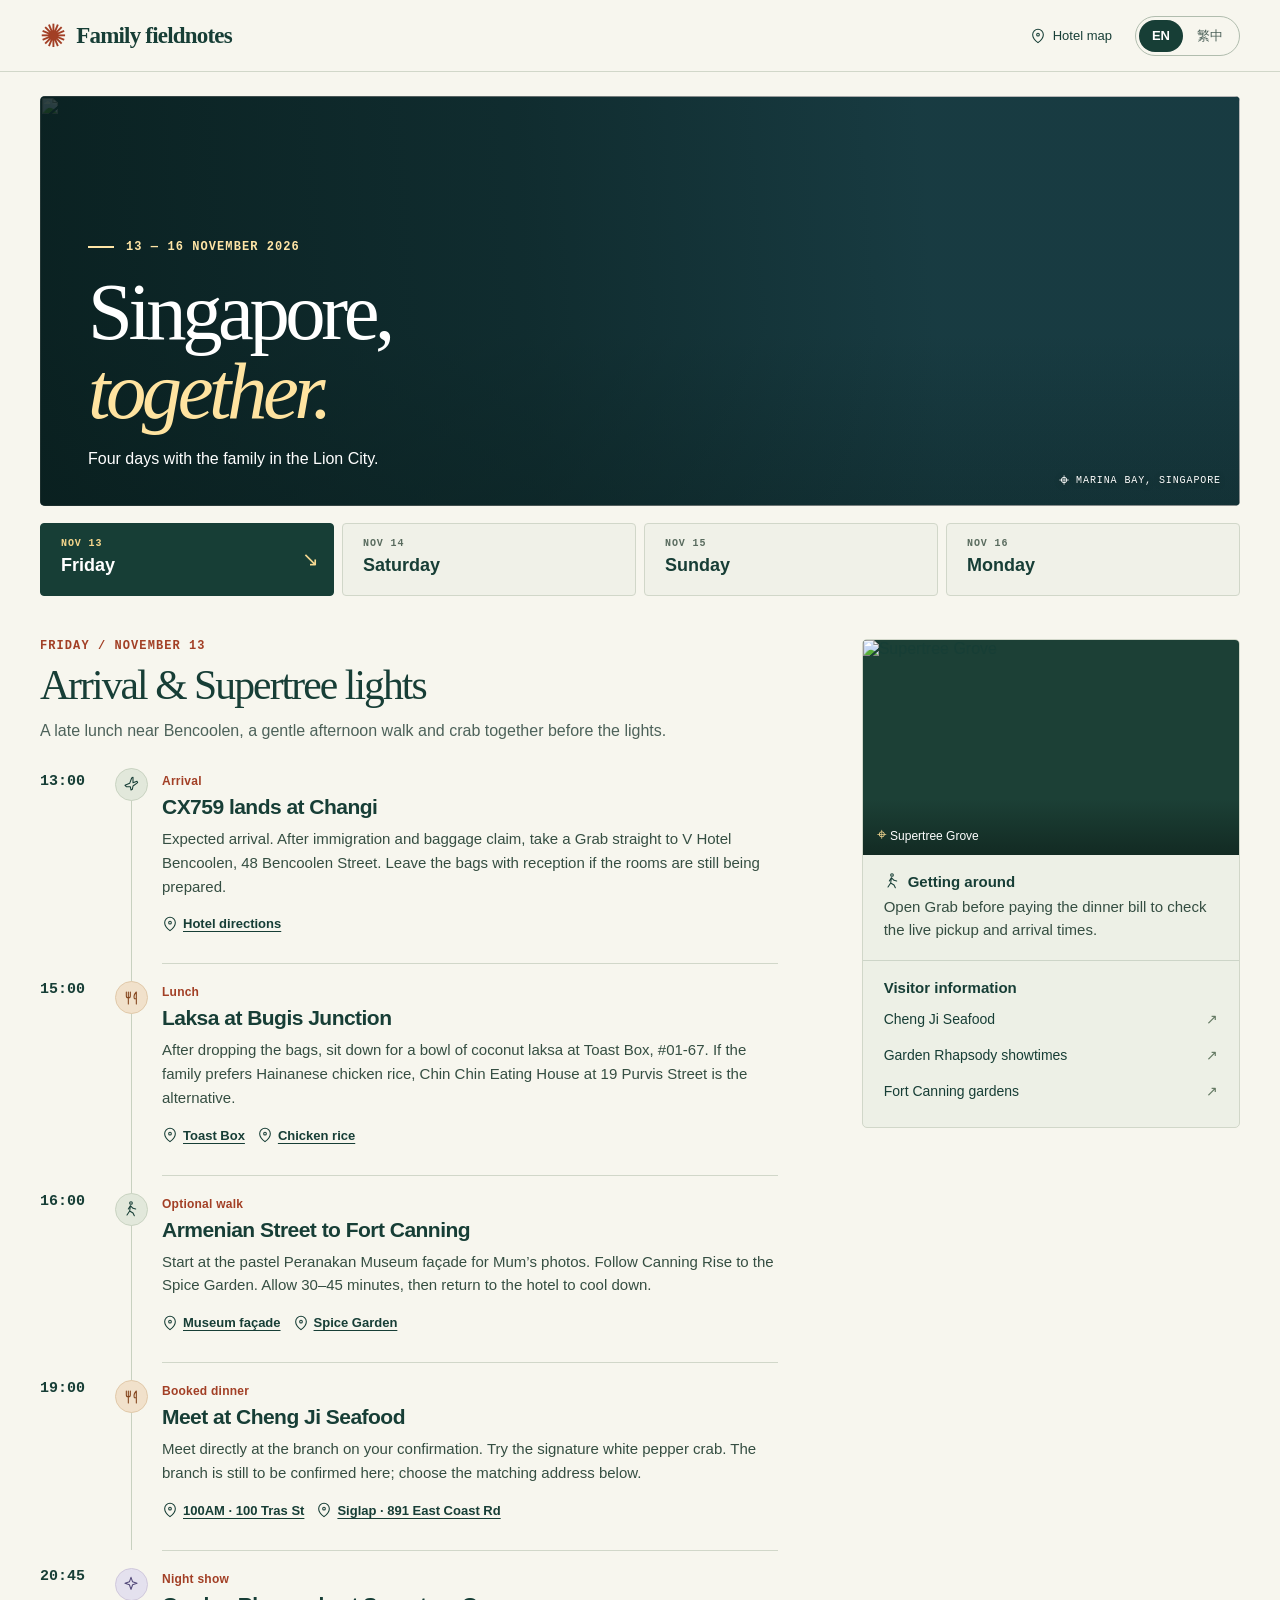
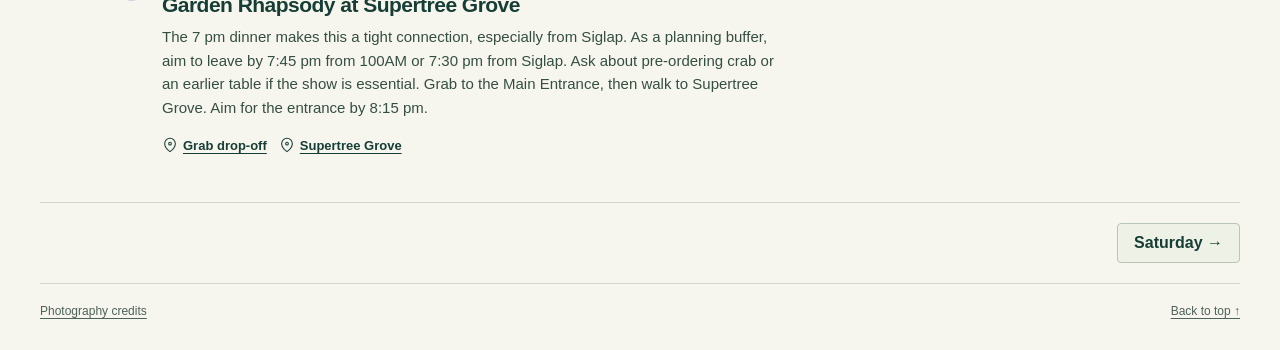
==== index.html @ 374bcee7 "Add files via upload" ====
<!doctype html>
<html lang="en">
<head>
<meta charset="utf-8"><meta name="viewport" content="width=device-width,initial-scale=1">
<meta name="theme-color" content="#173e36"><meta name="robots" content="noindex">
<title>Singapore, together · 13–16 November 2026</title>
<link rel="icon" href="data:image/svg+xml,%3Csvg xmlns='http://www.w3.org/2000/svg' viewBox='0 0 64 64'%3E%3Crect width='64' height='64' rx='14' fill='%23173e36'/%3E%3Ctext x='32' y='45' fill='%23f7dd9b' font-size='43' text-anchor='middle' font-family='Georgia'%3ES%3C/text%3E%3C/svg%3E">
<link rel="stylesheet" href="style.css"><script defer src="itinerary.js"></script><script defer src="app.js"></script>
</head>
<body>
<a class="skip" href="#plan">Skip to itinerary</a>
<header><div class="shell bar"><a class="brand" href="#top" id="brand"><span class="emblem">✺</span><span>Family fieldnotes</span></a><div class="actions"><a class="hotel" id="hotel"></a><div class="langs" aria-label="Language"><button id="en" lang="en">EN</button><button id="zh" lang="zh-Hant">繁中</button></div></div></div></header>
<main id="top" class="shell">
<section class="hero"><img src="img/skyline.jpg" alt="" fetchpriority="high"><div class="shade"></div><div class="hero-text"><div class="over" id="dates"></div><h1 id="heroTitle"></h1><p id="sub"></p></div><div class="byline"><span aria-hidden="true">⌖</span><span id="location"></span></div></section>
<nav class="days" id="days" aria-label="Itinerary days"></nav>
<section id="plan" class="plan" aria-labelledby="dayTitle" tabindex="-1"><div><p class="date-label" id="dateLabel"></p><h2 id="dayTitle"></h2><p class="intro" id="intro"></p><ol id="stops"></ol></div><aside><figure><img id="dayPhoto" alt=""><figcaption><span aria-hidden="true">⌖</span> <span id="caption"></span></figcaption></figure><div class="note"><h3 id="noteHeading"></h3><p id="note"></p></div><div class="links"><h3 id="linksHeading"></h3><div id="official"></div></div></aside></section>
<div class="endnav"><button id="prev"></button><button id="next"></button></div>
<footer><a id="creditsLink" href="credits.html">Photo credits</a><a href="#top" id="back"></a></footer>
<noscript>Enable JavaScript to switch days and languages. 請啟用 JavaScript 以選擇日期和語言。</noscript>
</main>
</body></html>
---- style.css ----
:root{--ink:#173e36;--paper:#f7f6ee;--sub:#4d625a;--line:#d1d7c9;--red:#a23f25;--mint:#e2e8da;--sand:#f6d891;font-family:"DM Sans",Helvetica,Arial,"PingFang TC","Microsoft JhengHei",sans-serif;color:var(--ink);background:var(--paper);font-synthesis:none}
*{box-sizing:border-box}html{scroll-behavior:smooth}body{margin:0}button,a{font:inherit;color:inherit}button{cursor:pointer}a{text-underline-offset:3px}button:focus-visible,a:focus-visible{outline:3px solid #da7625;outline-offset:4px}.skip{position:fixed;left:10px;top:-100px;z-index:9;background:white;padding:10px}.skip:focus{top:8px}.shell{width:min(1216px,calc(100% - 80px));margin:auto}header{border-bottom:1px solid var(--line)}.bar,.actions,.brand,.langs,.hotel{display:flex;align-items:center}.bar{height:71px;justify-content:space-between}.brand{text-decoration:none;gap:10px;font-family:"Iowan Old Style",Georgia,serif;font-size:23px;font-weight:600;letter-spacing:-.8px}.emblem{font-size:32px;line-height:1;color:var(--red)}.actions{gap:23px}.hotel{gap:7px;font-size:13px;text-decoration:none}.hotel:hover{text-decoration:underline}.langs{border:1px solid #b1bdae;padding:3px;border-radius:25px;gap:1px}.langs button{background:transparent;border:0;color:var(--sub);padding:6px 13px;min-height:32px;border-radius:18px;font-size:13px;font-weight:650}.langs button[aria-pressed=true]{background:var(--ink);color:#fff}
.hero{position:relative;isolation:isolate;color:#fff;overflow:hidden;border-radius:5px;margin-top:24px;min-height:clamp(290px,32vw,435px);display:flex;align-items:flex-end;background:#193d44}.hero>img,.shade{position:absolute;inset:0;width:100%;height:100%;object-fit:cover;z-index:-2}.hero>img{object-position:center 56%}.shade{z-index:-1;background:linear-gradient(86deg,rgba(8,29,28,.86),rgba(8,29,28,.52) 41%,rgba(8,29,28,.06) 74%),linear-gradient(0deg,rgba(7,24,22,.27),transparent 42%)}.hero-text{padding:40px 48px 35px}.over,.date-label,.tab-date,.time,.byline{font-family:"IBM Plex Mono","SFMono-Regular",Consolas,monospace}.over,.date-label,.tab-date,.byline{letter-spacing:.09em}.over{color:#ffe5a6;font-size:12px;font-weight:700;display:flex;align-items:center;gap:12px}.over:before{content:"";width:26px;height:2px;background:currentColor}h1,h2{font-family:"Iowan Old Style",Baskerville,Georgia,"Songti TC",serif;font-weight:normal}h1{font-size:clamp(60px,6.3vw,96px);line-height:.98;letter-spacing:-.055em;margin:18px 0 10px}h1 em{color:#ffe3a0;font-weight:normal}.hero-text p{font-size:16px;line-height:1.5;margin:17px 0 0}.byline{position:absolute;right:19px;bottom:15px;font-size:10px;display:flex;gap:6px;align-items:center;color:white;text-shadow:0 1px 5px #172c2a}.byline span:first-child{font-size:18px}
.days{display:grid;grid-template-columns:repeat(4,1fr);margin:17px 0 0;gap:8px}.day{position:relative;text-align:left;border:1px solid var(--line);border-radius:4px;background:#f0f1e8;display:flex;flex-direction:column;align-items:flex-start;gap:6px;padding:14px 20px;min-height:73px;font-size:18px;font-weight:600}.day:hover{background:#e8edde}.day[aria-current=true]{background:var(--ink);border-color:var(--ink);color:white}.tab-date{font-size:10px;font-weight:600;color:#596b5e}.day[aria-current=true] .tab-date{color:#f7d78c}.day .arrow{position:absolute;right:14px;top:50%;transform:translateY(-50%);font-size:20px;color:var(--sand)}
.plan{display:grid;grid-template-columns:minmax(0,1.95fr) minmax(238px,1fr);gap:7%;padding-top:43px;scroll-margin-top:12px}.plan:focus{outline:none}.date-label{font-size:12px;color:var(--red);font-weight:700;margin:0 0 10px;text-transform:uppercase}h2{font-size:clamp(33px,3.25vw,52px);letter-spacing:-.046em;margin:0 0 12px;line-height:1.07}.intro{font-size:16px;line-height:1.55;color:var(--sub);margin:0 0 24px;max-width:640px}ol{list-style:none;margin:0;padding:0}.stop{display:grid;grid-template-columns:60px 34px 1fr;gap:14px;position:relative}.time{padding-top:5px;font-size:15px;font-weight:700;font-variant-numeric:tabular-nums}.rail{display:flex;justify-content:center;position:relative}.rail:after{content:"";position:absolute;background:#c8d1c0;width:1px;bottom:0;top:0;z-index:-1}.stop:last-child .rail:after{display:none}.marker{width:33px;height:33px;border-radius:50%;background:#e2e8db;display:grid;place-items:center;border:1px solid #c9d3c1}.food .marker{background:#f1e1cb;color:#83441c;border-color:#e1c9a9}.show .marker,.camera .marker{background:#e4e1ee;color:#514778;border-color:#d0c8dc}.info{padding:3px 0 22px}.stop + .stop .info,.stop + .stop .time,.stop + .stop .rail{padding-top:18px}.stop + .stop .info{border-top:1px solid var(--line)}.kind{color:var(--red);font-size:12px;font-weight:650;letter-spacing:.02em}.info h3{font-size:21px;letter-spacing:-.025em;line-height:1.25;margin:5px 0 7px}.info p,.note p{font-size:15px;line-height:1.58;color:#354e42;margin:0}.maplinks{display:flex;gap:6px 12px;flex-wrap:wrap;margin-top:8px}.maplinks:empty{display:none}.maplinks a{display:inline-flex;align-items:center;gap:5px;font-size:13px;font-weight:650;min-height:35px}.icon{width:16px;height:16px;flex:none}.extra{color:var(--sub)}
aside{align-self:start;background:#edf0e6;border-radius:5px;border:1px solid var(--line);overflow:hidden}figure{margin:0;background:#1c4036;position:relative}figure img{display:block;width:100%;aspect-ratio:1.75;object-fit:cover}figcaption{position:absolute;bottom:0;width:100%;background:linear-gradient(transparent,#10251eca);color:white;padding:26px 14px 10px;font-size:12px}figcaption span:first-child{color:var(--sand);font-size:17px}.note,.links{padding:18px 21px}.note h3,.links h3{font-size:15px;margin:0 0 5px;display:flex;align-items:center;gap:8px}.links{border-top:1px solid #cdd5c8}.links a{display:flex;justify-content:space-between;align-items:center;gap:8px;min-height:36px;font-size:14px;text-decoration:none}.links a:hover{text-decoration:underline}.links a span{color:#637862}.endnav,footer{display:flex;align-items:center;justify-content:space-between;border-top:1px solid var(--line);padding:20px 0;gap:14px}.endnav{margin-top:17px}.endnav button{border:1px solid #b8c5b7;background:#edf1e6;border-radius:4px;padding:10px 16px;font-weight:650}.endnav button:disabled{visibility:hidden}footer a{font-size:12px;color:var(--sub)}footer{padding-bottom:32px}
:lang(zh-Hant) h1,:lang(zh-Hant) h2{letter-spacing:.01em}:lang(zh-Hant) h1{line-height:1.15}:lang(zh-Hant) .info p{line-height:1.8}
@media(max-width:850px){.shell{width:calc(100% - 40px)}.plan{gap:4%;grid-template-columns:minmax(0,1.8fr) minmax(215px,1fr)}.hero-text{padding:32px}.stop{grid-template-columns:47px 30px 1fr;gap:9px}.day{padding:12px 15px}.hero .byline{font-size:9px}}
@media(max-width:660px){.shell{width:calc(100% - 32px)}.bar{height:60px}.brand{font-size:19px}.emblem{font-size:26px}.actions{gap:0}.hotel{display:none}.langs button{min-height:34px;padding:5px 11px}.hero{min-height:295px;margin-top:14px}.hero-text{padding:24px 19px 30px}.hero>img{object-position:48% center}.shade{background:linear-gradient(0deg,#0e2825eb,rgba(14,33,32,.26) 80%)}h1{font-size:54px}.hero-text p{font-size:14px;max-width:260px}.over{font-size:11px}.hero .byline{right:10px;bottom:6px;font-size:8px}.days{gap:4px;margin-top:10px}.day{gap:4px;padding:10px 7px;font-size:16px;min-height:56px}.tab-date{font-size:9px}.day .arrow{display:none}.plan{grid-template-columns:1fr;gap:18px;padding-top:29px}.date-label{font-size:11px}.intro{font-size:15px;margin-bottom:21px}.info h3{font-size:19px}.time{font-size:14px}.stop{grid-template-columns:43px 26px 1fr;gap:7px}.marker{width:26px;height:26px}.marker .icon{width:14px;height:14px}.rail{padding-top:3px}.info p,.note p{font-size:15px}.maplinks a{min-height:39px}aside{margin-top:6px}.note,.links{padding:14px 16px}.links a{min-height:42px}.endnav button{font-size:14px}.endnav{margin-top:20px}.day:lang(zh-Hant){font-size:15px}}
@media(prefers-reduced-motion:reduce){html{scroll-behavior:auto}}
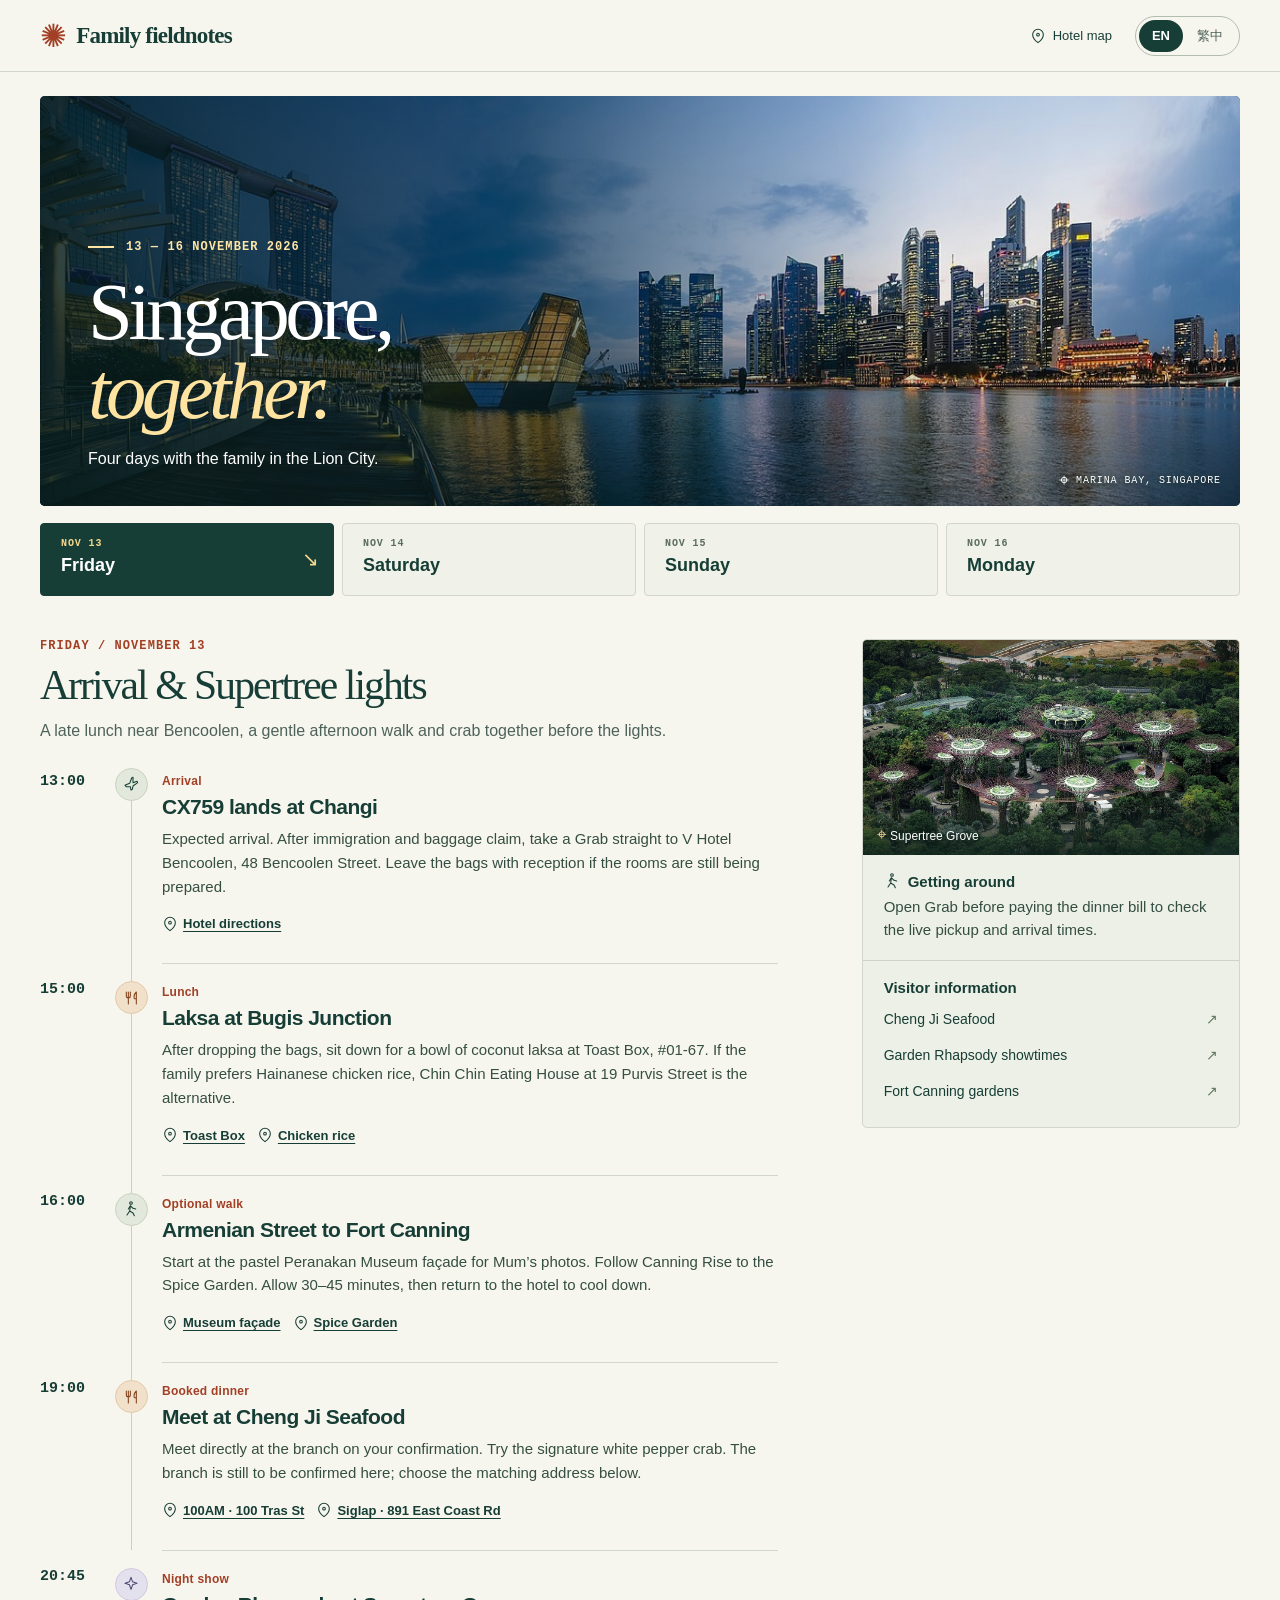
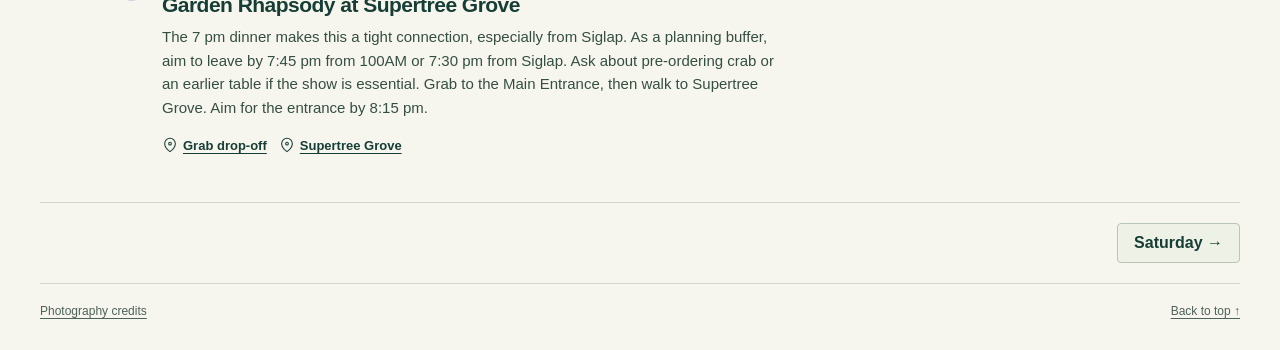
==== commit 610e3458: "Add files via upload" ====
--- a/index.html
+++ b/index.html
@@ -11,7 +11,7 @@
 <a class="skip" href="#plan">Skip to itinerary</a>
 <header><div class="shell bar"><a class="brand" href="#top" id="brand"><span class="emblem">✺</span><span>Family fieldnotes</span></a><div class="actions"><a class="hotel" id="hotel"></a><div class="langs" aria-label="Language"><button id="en" lang="en">EN</button><button id="zh" lang="zh-Hant">繁中</button></div></div></div></header>
 <main id="top" class="shell">
-<section class="hero"><img src="img/skyline.jpg" alt="" fetchpriority="high"><div class="shade"></div><div class="hero-text"><div class="over" id="dates"></div><h1 id="heroTitle"></h1><p id="sub"></p></div><div class="byline"><span aria-hidden="true">⌖</span><span id="location"></span></div></section>
+<section class="hero"><img src="skyline.jpg" alt="" fetchpriority="high"><div class="shade"></div><div class="hero-text"><div class="over" id="dates"></div><h1 id="heroTitle"></h1><p id="sub"></p></div><div class="byline"><span aria-hidden="true">⌖</span><span id="location"></span></div></section>
 <nav class="days" id="days" aria-label="Itinerary days"></nav>
 <section id="plan" class="plan" aria-labelledby="dayTitle" tabindex="-1"><div><p class="date-label" id="dateLabel"></p><h2 id="dayTitle"></h2><p class="intro" id="intro"></p><ol id="stops"></ol></div><aside><figure><img id="dayPhoto" alt=""><figcaption><span aria-hidden="true">⌖</span> <span id="caption"></span></figcaption></figure><div class="note"><h3 id="noteHeading"></h3><p id="note"></p></div><div class="links"><h3 id="linksHeading"></h3><div id="official"></div></div></aside></section>
 <div class="endnav"><button id="prev"></button><button id="next"></button></div>
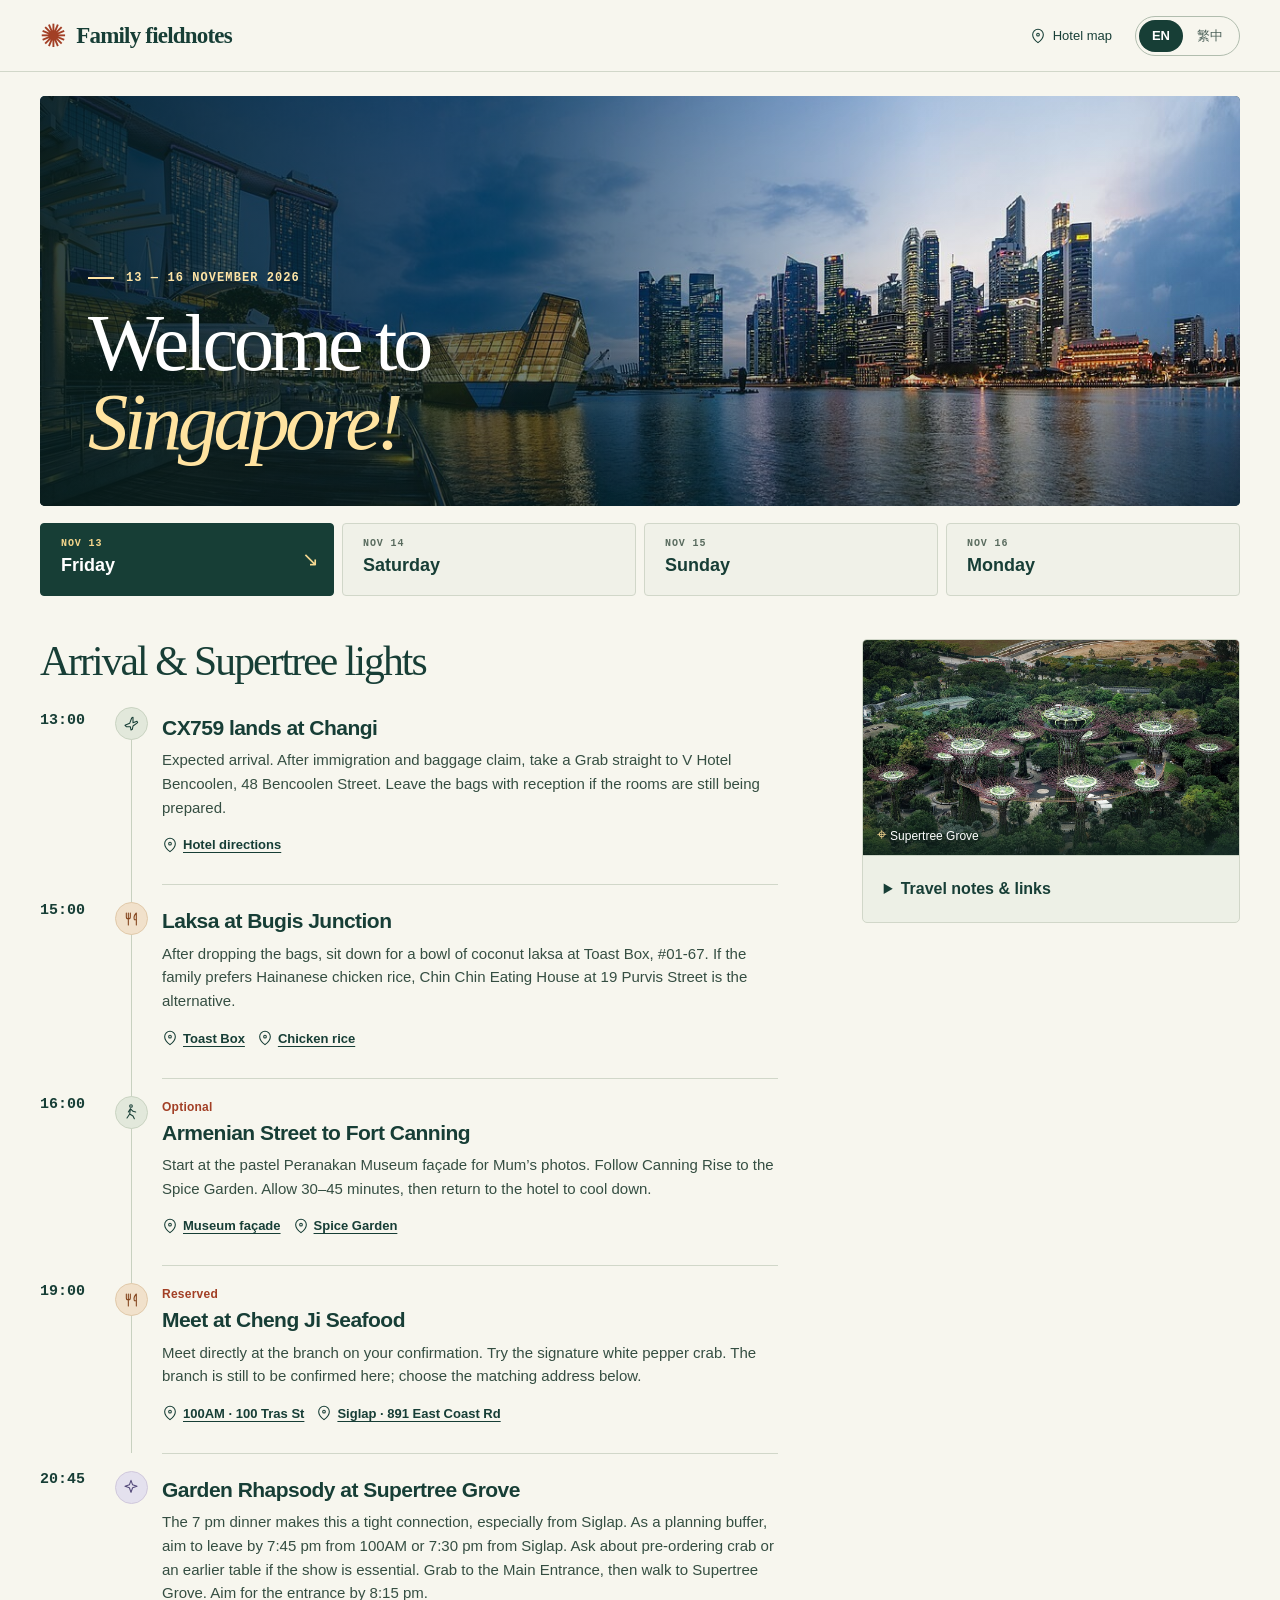
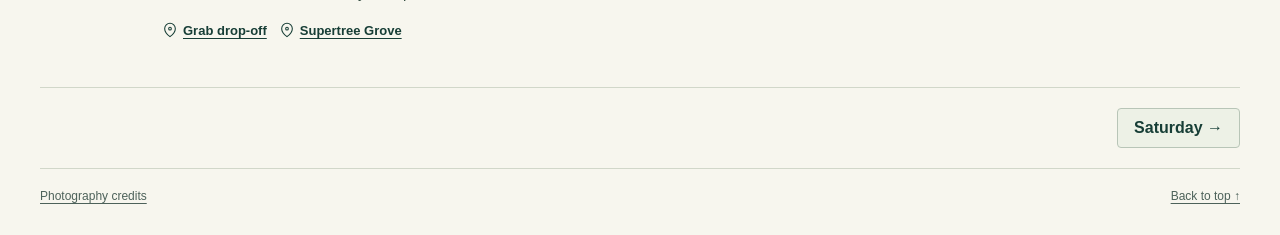
==== commit bd4a5d7a: "Add files via upload" ====
--- a/index.html
+++ b/index.html
@@ -5,17 +5,137 @@
 <meta name="theme-color" content="#173e36"><meta name="robots" content="noindex">
 <title>Singapore, together · 13–16 November 2026</title>
 <link rel="icon" href="data:image/svg+xml,%3Csvg xmlns='http://www.w3.org/2000/svg' viewBox='0 0 64 64'%3E%3Crect width='64' height='64' rx='14' fill='%23173e36'/%3E%3Ctext x='32' y='45' fill='%23f7dd9b' font-size='43' text-anchor='middle' font-family='Georgia'%3ES%3C/text%3E%3C/svg%3E">
-<link rel="stylesheet" href="style.css"><script defer src="itinerary.js"></script><script defer src="app.js"></script>
+<style>
+:root{--ink:#173e36;--paper:#f7f6ee;--sub:#4d625a;--line:#d1d7c9;--red:#a23f25;--mint:#e2e8da;--sand:#f6d891;font-family:"DM Sans",Helvetica,Arial,"PingFang TC","Microsoft JhengHei",sans-serif;color:var(--ink);background:var(--paper);font-synthesis:none}
+*{box-sizing:border-box}html{scroll-behavior:smooth}body{margin:0}button,a{font:inherit;color:inherit}button{cursor:pointer}a{text-underline-offset:3px}button:focus-visible,a:focus-visible{outline:3px solid #da7625;outline-offset:4px}.skip{position:fixed;left:10px;top:-100px;z-index:9;background:white;padding:10px}.skip:focus{top:8px}.shell{width:min(1216px,calc(100% - 80px));margin:auto}header{border-bottom:1px solid var(--line)}.bar,.actions,.brand,.langs,.hotel{display:flex;align-items:center}.bar{height:71px;justify-content:space-between}.brand{text-decoration:none;gap:10px;font-family:"Iowan Old Style",Georgia,serif;font-size:23px;font-weight:600;letter-spacing:-.8px}.emblem{font-size:32px;line-height:1;color:var(--red)}.actions{gap:23px}.hotel{gap:7px;font-size:13px;text-decoration:none}.hotel:hover{text-decoration:underline}.langs{border:1px solid #b1bdae;padding:3px;border-radius:25px;gap:1px}.langs button{background:transparent;border:0;color:var(--sub);padding:6px 13px;min-height:32px;border-radius:18px;font-size:13px;font-weight:650}.langs button[aria-pressed=true]{background:var(--ink);color:#fff}
+.hero{position:relative;isolation:isolate;color:#fff;overflow:hidden;border-radius:5px;margin-top:24px;min-height:clamp(290px,32vw,435px);display:flex;align-items:flex-end;background:#193d44}.hero>img,.shade{position:absolute;inset:0;width:100%;height:100%;object-fit:cover;z-index:-2}.hero>img{object-position:center 56%}.shade{z-index:-1;background:linear-gradient(86deg,rgba(8,29,28,.86),rgba(8,29,28,.52) 41%,rgba(8,29,28,.06) 74%),linear-gradient(0deg,rgba(7,24,22,.27),transparent 42%)}.hero-text{padding:40px 48px 35px}.over,.date-label,.tab-date,.time,.byline{font-family:"IBM Plex Mono","SFMono-Regular",Consolas,monospace}.over,.date-label,.tab-date,.byline{letter-spacing:.09em}.over{color:#ffe5a6;font-size:12px;font-weight:700;display:flex;align-items:center;gap:12px}.over:before{content:"";width:26px;height:2px;background:currentColor}h1,h2{font-family:"Iowan Old Style",Baskerville,Georgia,"Songti TC",serif;font-weight:normal}h1{font-size:clamp(60px,6.3vw,96px);line-height:.98;letter-spacing:-.055em;margin:18px 0 10px}h1 em{color:#ffe3a0;font-weight:normal}.hero-text p{font-size:16px;line-height:1.5;margin:17px 0 0}.byline{position:absolute;right:19px;bottom:15px;font-size:10px;display:flex;gap:6px;align-items:center;color:white;text-shadow:0 1px 5px #172c2a}.byline span:first-child{font-size:18px}
+.days{display:grid;grid-template-columns:repeat(4,1fr);margin:17px 0 0;gap:8px}.day{position:relative;text-align:left;border:1px solid var(--line);border-radius:4px;background:#f0f1e8;display:flex;flex-direction:column;align-items:flex-start;gap:6px;padding:14px 20px;min-height:73px;font-size:18px;font-weight:600}.day:hover{background:#e8edde}.day[aria-current=true]{background:var(--ink);border-color:var(--ink);color:white}.tab-date{font-size:10px;font-weight:600;color:#596b5e}.day[aria-current=true] .tab-date{color:#f7d78c}.day .arrow{position:absolute;right:14px;top:50%;transform:translateY(-50%);font-size:20px;color:var(--sand)}
+.plan{display:grid;grid-template-columns:minmax(0,1.95fr) minmax(238px,1fr);gap:7%;padding-top:43px;scroll-margin-top:12px}.plan:focus{outline:none}.date-label{font-size:12px;color:var(--red);font-weight:700;margin:0 0 10px;text-transform:uppercase}h2{font-size:clamp(33px,3.25vw,52px);letter-spacing:-.046em;margin:0 0 12px;line-height:1.07}.intro{font-size:16px;line-height:1.55;color:var(--sub);margin:0 0 24px;max-width:640px}ol{list-style:none;margin:0;padding:0}.stop{display:grid;grid-template-columns:60px 34px 1fr;gap:14px;position:relative}.time{padding-top:5px;font-size:15px;font-weight:700;font-variant-numeric:tabular-nums}.rail{display:flex;justify-content:center;position:relative}.rail:after{content:"";position:absolute;background:#c8d1c0;width:1px;bottom:0;top:0;z-index:-1}.stop:last-child .rail:after{display:none}.marker{width:33px;height:33px;border-radius:50%;background:#e2e8db;display:grid;place-items:center;border:1px solid #c9d3c1}.food .marker{background:#f1e1cb;color:#83441c;border-color:#e1c9a9}.show .marker,.camera .marker{background:#e4e1ee;color:#514778;border-color:#d0c8dc}.info{padding:3px 0 22px}.stop + .stop .info,.stop + .stop .time,.stop + .stop .rail{padding-top:18px}.stop + .stop .info{border-top:1px solid var(--line)}.kind{color:var(--red);font-size:12px;font-weight:650;letter-spacing:.02em}.info h3{font-size:21px;letter-spacing:-.025em;line-height:1.25;margin:5px 0 7px}.info p,.note p{font-size:15px;line-height:1.58;color:#354e42;margin:0}.maplinks{display:flex;gap:6px 12px;flex-wrap:wrap;margin-top:8px}.maplinks:empty{display:none}.maplinks a{display:inline-flex;align-items:center;gap:5px;font-size:13px;font-weight:650;min-height:35px}.icon{width:16px;height:16px;flex:none}.extra{color:var(--sub)}
+aside{align-self:start;background:#edf0e6;border-radius:5px;border:1px solid var(--line);overflow:hidden}figure{margin:0;background:#1c4036;position:relative}figure img{display:block;width:100%;aspect-ratio:1.75;object-fit:cover}figcaption{position:absolute;bottom:0;width:100%;background:linear-gradient(transparent,#10251eca);color:white;padding:26px 14px 10px;font-size:12px}figcaption span:first-child{color:var(--sand);font-size:17px}.note,.links{padding:18px 21px}.note h3,.links h3{font-size:15px;margin:0 0 5px;display:flex;align-items:center;gap:8px}.links{border-top:1px solid #cdd5c8}.links a{display:flex;justify-content:space-between;align-items:center;gap:8px;min-height:36px;font-size:14px;text-decoration:none}.links a:hover{text-decoration:underline}.links a span{color:#637862}.endnav,footer{display:flex;align-items:center;justify-content:space-between;border-top:1px solid var(--line);padding:20px 0;gap:14px}.endnav{margin-top:17px}.endnav button{border:1px solid #b8c5b7;background:#edf1e6;border-radius:4px;padding:10px 16px;font-weight:650}.endnav button:disabled{visibility:hidden}footer a{font-size:12px;color:var(--sub)}footer{padding-bottom:32px}
+:lang(zh-Hant) h1,:lang(zh-Hant) h2{letter-spacing:.01em}:lang(zh-Hant) h1{line-height:1.15}:lang(zh-Hant) .info p{line-height:1.8}
+@media(max-width:850px){.shell{width:calc(100% - 40px)}.plan{gap:4%;grid-template-columns:minmax(0,1.8fr) minmax(215px,1fr)}.hero-text{padding:32px}.stop{grid-template-columns:47px 30px 1fr;gap:9px}.day{padding:12px 15px}.hero .byline{font-size:9px}}
+@media(max-width:660px){.shell{width:calc(100% - 32px)}.bar{height:60px}.brand{font-size:19px}.emblem{font-size:26px}.actions{gap:0}.hotel{display:none}.langs button{min-height:34px;padding:5px 11px}.hero{min-height:295px;margin-top:14px}.hero-text{padding:24px 19px 30px}.hero>img{object-position:48% center}.shade{background:linear-gradient(0deg,#0e2825eb,rgba(14,33,32,.26) 80%)}h1{font-size:54px}.hero-text p{font-size:14px;max-width:260px}.over{font-size:11px}.hero .byline{right:10px;bottom:6px;font-size:8px}.days{gap:4px;margin-top:10px}.day{gap:4px;padding:10px 7px;font-size:16px;min-height:56px}.tab-date{font-size:9px}.day .arrow{display:none}.plan{grid-template-columns:1fr;gap:18px;padding-top:29px}.date-label{font-size:11px}.intro{font-size:15px;margin-bottom:21px}.info h3{font-size:19px}.time{font-size:14px}.stop{grid-template-columns:43px 26px 1fr;gap:7px}.marker{width:26px;height:26px}.marker .icon{width:14px;height:14px}.rail{padding-top:3px}.info p,.note p{font-size:15px}.maplinks a{min-height:39px}aside{margin-top:6px}.note,.links{padding:14px 16px}.links a{min-height:42px}.endnav button{font-size:14px}.endnav{margin-top:20px}.day:lang(zh-Hant){font-size:15px}}
+@media(prefers-reduced-motion:reduce){html{scroll-behavior:auto}}
+
+#dayTitle { margin-bottom: 24px; }
+.links summary { cursor: pointer; font-weight: 650; padding-block: 6px; }
+.links summary:focus-visible { outline: 3px solid #da7625; outline-offset: 3px; }
+.links #note { margin: 10px 0; line-height: 1.5; }
+
+</style><script defer src="itinerary.js"></script>
 </head>
 <body>
 <a class="skip" href="#plan">Skip to itinerary</a>
 <header><div class="shell bar"><a class="brand" href="#top" id="brand"><span class="emblem">✺</span><span>Family fieldnotes</span></a><div class="actions"><a class="hotel" id="hotel"></a><div class="langs" aria-label="Language"><button id="en" lang="en">EN</button><button id="zh" lang="zh-Hant">繁中</button></div></div></div></header>
 <main id="top" class="shell">
-<section class="hero"><img src="skyline.jpg" alt="" fetchpriority="high"><div class="shade"></div><div class="hero-text"><div class="over" id="dates"></div><h1 id="heroTitle"></h1><p id="sub"></p></div><div class="byline"><span aria-hidden="true">⌖</span><span id="location"></span></div></section>
+<section class="hero"><img src="[data-uri]" alt="" fetchpriority="high"><div class="shade"></div><div class="hero-text"><div class="over" id="dates"></div><h1 id="heroTitle"></h1></div></section>
 <nav class="days" id="days" aria-label="Itinerary days"></nav>
-<section id="plan" class="plan" aria-labelledby="dayTitle" tabindex="-1"><div><p class="date-label" id="dateLabel"></p><h2 id="dayTitle"></h2><p class="intro" id="intro"></p><ol id="stops"></ol></div><aside><figure><img id="dayPhoto" alt=""><figcaption><span aria-hidden="true">⌖</span> <span id="caption"></span></figcaption></figure><div class="note"><h3 id="noteHeading"></h3><p id="note"></p></div><div class="links"><h3 id="linksHeading"></h3><div id="official"></div></div></aside></section>
+<section id="plan" class="plan" aria-labelledby="dayTitle" tabindex="-1"><div><h2 id="dayTitle"></h2><ol id="stops"></ol></div><aside><figure><img id="dayPhoto" alt=""><figcaption><span aria-hidden="true">⌖</span> <span id="caption"></span></figcaption></figure><details class="links" id="travelNotes"><summary id="linksHeading"></summary><p id="note"></p><div id="official"></div></details></aside></section>
 <div class="endnav"><button id="prev"></button><button id="next"></button></div>
 <footer><a id="creditsLink" href="credits.html">Photo credits</a><a href="#top" id="back"></a></footer>
 <noscript>Enable JavaScript to switch days and languages. 請啟用 JavaScript 以選擇日期和語言。</noscript>
 </main>
+<script>document.addEventListener("DOMContentLoaded", function () {
+const embeddedPhotos = {"jewel": "[data-uri]